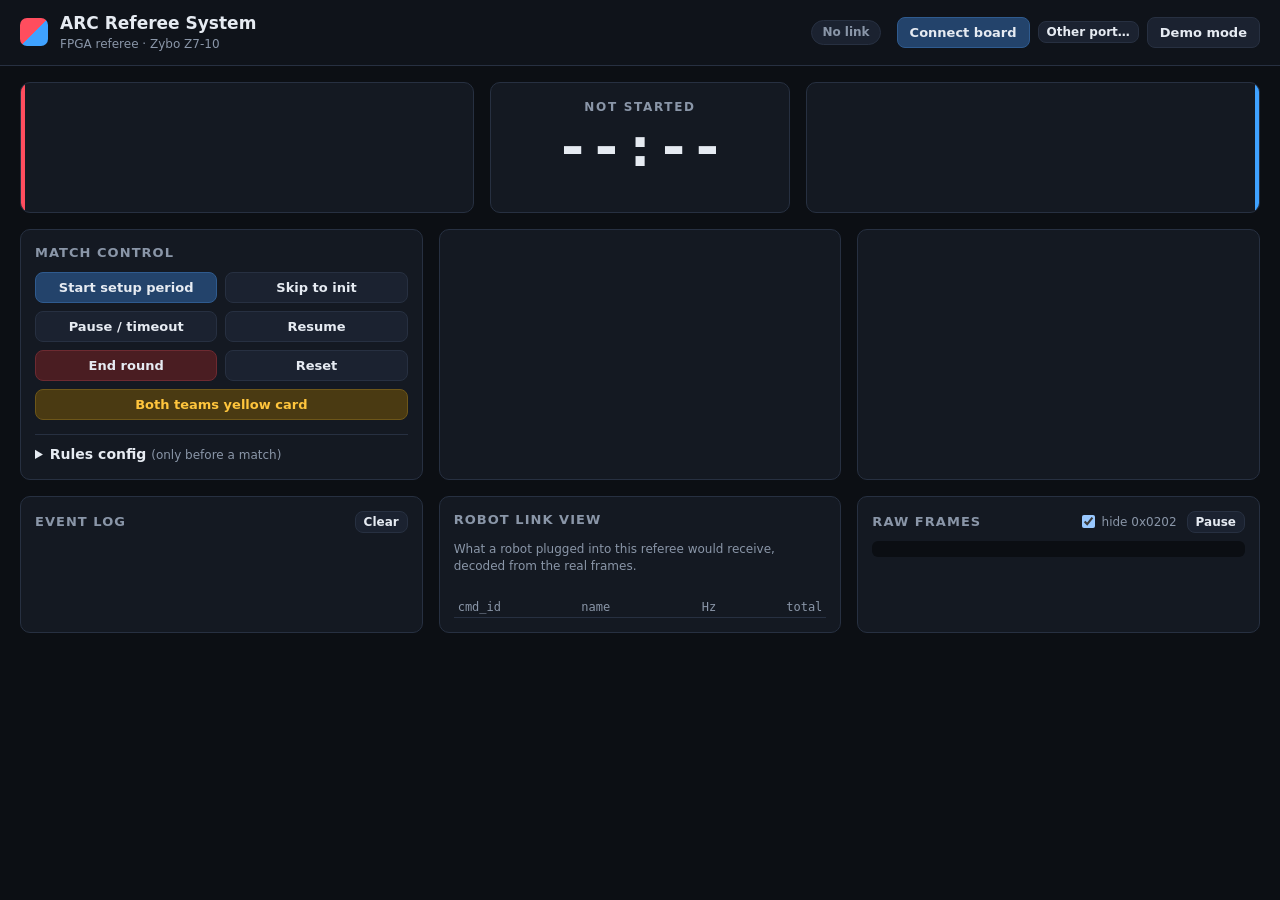
==== web/index.html @ a16665d8 "Update the console and demo emulator for ARCC 2026 rules protocol.js decodes the 2026 layouts and th" ====
<!doctype html>
<html lang="en">
<head>
  <meta charset="utf-8">
  <meta name="viewport" content="width=device-width, initial-scale=1">
  <title>ARC Referee Console</title>
  <link rel="stylesheet" href="css/style.css">
</head>
<body>
  <header class="topbar">
    <div class="brand">
      <span class="brand-mark" aria-hidden="true"></span>
      <div>
        <h1>ARC Referee System</h1>
        <p class="sub">FPGA referee &middot; Zybo Z7-10</p>
      </div>
    </div>
    <div class="link">
      <span id="linkPill" class="pill off">No link</span>
      <span id="linkStats" class="link-stats"></span>
      <button id="btnConnect" class="btn primary">Connect board</button>
      <button id="btnOtherPort" class="btn small" title="Show every serial port, not just the Zybo's FTDI chip">Other port…</button>
      <button id="btnDemo" class="btn">Demo mode</button>
      <button id="btnDisconnect" class="btn" hidden>Disconnect</button>
    </div>
  </header>

  <p id="serialWarning" class="banner warn" hidden>
    This browser has no Web Serial. Use Chrome or Edge on desktop, and open the page from
    <code>http://localhost</code> (see README). Demo mode still works.
  </p>

  <div id="portHint" class="banner warn" hidden>
    <strong>Connected, but no referee data yet.</strong>
    <ul>
      <li><strong>Mac:</strong> the Zybo shows up as two ports (e.g. <code>…usbserial-210279A</code> and <code>…B</code>, or two
        "Digilent Adept USB Device" entries). The UART is usually the <strong>second</strong> one. Disconnect and pick the other.</li>
      <li><strong>Windows:</strong> pick the COM port for "USB Serial Port". If none appears, install the FTDI VCP driver (see README).</li>
      <li>Check the board is running the referee: green DONE LED on, and LD3 flashes when you press a button here.
        If the board text below says "core not found", the bitstream is missing.</li>
    </ul>
  </div>

  <main>
    <section class="scoreboard" aria-label="Scoreboard">
      <div class="team" data-team="0"></div>
      <div class="clock">
        <div id="stageName" class="stage">Not started</div>
        <div id="clockTime" class="time">--:--</div>
        <div id="clockSub" class="clock-sub">&nbsp;</div>
        <div id="resultBanner" class="result" hidden></div>
        <div id="resultWhy" class="result-why" hidden></div>
      </div>
      <div class="team" data-team="1"></div>
    </section>

    <section class="controls">
      <div class="panel match">
        <h2>Match control</h2>
        <div class="btn-grid">
          <button class="btn primary" data-game="1" title="Starts the setup period countdown, then init, countdown and battle">Start setup period</button>
          <button class="btn" data-game="2" title="Skip the setup period and go straight to the 15 s referee init">Skip to init</button>
          <button class="btn" data-game="3" title="Official or team timeout">Pause / timeout</button>
          <button class="btn" data-game="4">Resume</button>
          <button class="btn danger" data-game="5">End round</button>
          <button class="btn" data-game="6">Reset</button>
          <button id="btnBothYellow" class="btn warn wide" title="Both teams yellow: every robot loses 5 % max HP">Both teams yellow card</button>
        </div>

        <details id="configPanel" class="config">
          <summary>Rules config <span class="hint">(only before a match)</span></summary>
          <form id="configForm">
            <label class="wide">Preset
              <select name="preset" id="presetSelect"></select>
            </label>
            <label>Game type
              <select name="gameType">
                <option value="5">1v1 (RMUL 1v1)</option>
                <option value="4">3v3 (RMUL 3v3)</option>
              </select>
            </label>
            <label>Link robot
              <select name="link">
                <option value="0">Red 3</option>
                <option value="1">Blue 103</option>
              </select>
            </label>
            <label>Setup period (s) <input name="setupTime" type="number" min="0" max="900" value="120"></label>
            <label>Battle (s) <input name="combatTime" type="number" min="5" max="900" value="120"></label>
            <label>Max HP <input name="maxHp" type="number" min="1" max="5000" value="200"></label>
            <label>17 mm damage <input name="hitDmg" type="number" min="0" max="1000" value="20"></label>
            <label>Barrel heat limit <input name="heatLimit" type="number" min="1" max="2000" value="80"></label>
            <label>Cooling / s <input name="cooling" type="number" min="0" max="2000" value="12"></label>
            <label>Chassis power limit (W) <input name="powerLimit" type="number" min="1" max="500" value="120"></label>
            <label>Speed limit (m/s) <input name="speedLimit" type="number" min="1" max="60" value="25"></label>
            <label>Projectiles <input name="allowance" type="number" min="0" max="5000" value="200"></label>
            <button class="btn primary" type="submit">Apply to board</button>
          </form>
        </details>
      </div>

      <div class="panel robot" data-robot="0"></div>
      <div class="panel robot" data-robot="1"></div>
    </section>

    <section class="lower">
      <div class="panel log">
        <div class="panel-head">
          <h2>Event log</h2>
          <button id="btnClearLog" class="btn small">Clear</button>
        </div>
        <ol id="eventLog" class="event-log"></ol>
      </div>

      <div class="panel linkview">
        <h2>Robot link view <span id="linkRobotName" class="hint"></span></h2>
        <p class="hint">What a robot plugged into this referee would receive, decoded from the real frames.</p>
        <dl id="linkFields" class="fields"></dl>
        <table class="rates">
          <thead><tr><th>cmd_id</th><th>name</th><th>Hz</th><th>total</th></tr></thead>
          <tbody id="rateTable"></tbody>
        </table>
      </div>

      <div class="panel raw">
        <div class="panel-head">
          <h2>Raw frames</h2>
          <label class="check"><input id="hide0202" type="checkbox" checked> hide 0x0202</label>
          <button id="btnPauseRaw" class="btn small">Pause</button>
        </div>
        <pre id="rawLog" class="raw-log"></pre>
        <pre id="boardText" class="board-text" hidden></pre>
      </div>
    </section>
  </main>

  <template id="teamTemplate">
    <div class="team-head">
      <span class="team-name"></span>
      <span class="badge link-badge" hidden>LINK</span>
      <span class="badge state-badge"></span>
    </div>
    <div class="hp">
      <span class="hp-value">---</span><span class="hp-max"></span>
    </div>
    <div class="bar hp-bar"><div class="fill"></div><div class="ghost"></div></div>
    <div class="gauges">
      <div class="gauge">
        <span class="g-label">Barrel heat</span>
        <div class="bar small heat-bar"><div class="fill"></div></div>
        <span class="g-value heat-value"></span>
      </div>
      <div class="gauge">
        <span class="g-label">Buffer energy</span>
        <div class="bar small buffer-bar"><div class="fill"></div></div>
        <span class="g-value buffer-value"></span>
      </div>
      <div class="gauge">
        <span class="g-label">Chassis power</span>
        <span class="g-value power-value"></span>
      </div>
      <div class="gauge">
        <span class="g-label">Projectiles left</span>
        <span class="g-value ammo-value"></span>
      </div>
      <div class="gauge">
        <span class="g-label">Cards</span>
        <span class="g-value cards"></span>
      </div>
    </div>
    <div class="chips">
      <span class="chip chip-shooter"></span>
      <span class="chip chip-chassis"></span>
      <span class="chip chip-gimbal"></span>
    </div>
  </template>

  <template id="robotTemplate">
    <h2 class="robot-title"></h2>
    <div class="robot-body">
      <svg class="armor" viewBox="0 0 120 120" role="group" aria-label="Armor plates, click to register a hit">
        <rect class="chassis" x="30" y="30" width="60" height="60" rx="8"></rect>
        <circle class="turret" cx="60" cy="60" r="13"></circle>
        <rect class="barrel" x="57" y="34" width="6" height="18" rx="2"></rect>
        <rect class="plate" data-armor="0" x="40" y="10" width="40" height="12" rx="3"><title>Armor 0 (front)</title></rect>
        <rect class="plate" data-armor="1" x="10" y="40" width="12" height="40" rx="3"><title>Armor 1 (left)</title></rect>
        <rect class="plate" data-armor="2" x="40" y="98" width="40" height="12" rx="3"><title>Armor 2 (back)</title></rect>
        <rect class="plate" data-armor="3" x="98" y="40" width="12" height="40" rx="3"><title>Armor 3 (right)</title></rect>
      </svg>
      <div class="robot-actions">
        <div class="row">
          <button class="btn primary act-shoot">Fire 17 mm</button>
          <label class="inline">at <input class="shoot-speed" type="number" step="0.1" min="0" max="60" value="24.0"> m/s</label>
        </div>
        <fieldset class="row hit-kind">
          <legend>Armor click registers</legend>
          <label class="inline"><input type="radio" value="0" checked> 17 mm</label>
          <label class="inline"><input type="radio" value="2"> 42 mm</label>
          <label class="inline"><input type="radio" value="1"> collision</label>
        </fieldset>
        <label class="slider">Chassis draw <output class="power-out">0 W</output>
          <input class="power-in" type="range" min="0" max="200" value="0">
        </label>
        <div class="row">
          <button class="btn warn act-yellow">Yellow card</button>
          <button class="btn danger act-red">Red card</button>
          <button class="btn danger outline act-forfeit">Forfeit</button>
        </div>
        <div class="row">
          <button class="btn act-kill">Kill</button>
          <button class="btn act-revive">Revive</button>
          <button class="btn act-disconnect" title="Abnormal disconnection: outputs off, -5 % max HP per second">Disconnect</button>
        </div>
      </div>
    </div>
  </template>

  <script type="module" src="js/app.js"></script>
</body>
</html>
---- web/css/style.css ----
:root {
  color-scheme: dark;
  --bg: #0c0f14;
  --panel: #141922;
  --panel-2: #1b2230;
  --line: #273041;
  --text: #e6ebf2;
  --muted: #8a96a8;
  --red: #ff4d5e;
  --red-dim: #5a1f27;
  --blue: #3fa2ff;
  --blue-dim: #17324f;
  --ok: #3ddc97;
  --warn: #ffc53d;
  --danger: #ff5c5c;
  --heat: #ff8a3d;
  --buffer: #b48cff;
  --radius: 10px;
  --mono: ui-monospace, "SF Mono", Menlo, Consolas, monospace;
  --sans: system-ui, -apple-system, "Segoe UI", Roboto, sans-serif;
}

* { box-sizing: border-box; }

html, body {
  margin: 0;
  background: var(--bg);
  color: var(--text);
  font: 14px/1.4 var(--sans);
}

h1, h2 { margin: 0; font-weight: 600; }
h2 { font-size: 13px; text-transform: uppercase; letter-spacing: .08em; color: var(--muted); }
code { font-family: var(--mono); }
.hint { color: var(--muted); font-size: 12px; font-weight: 400; text-transform: none; letter-spacing: 0; }

/* ------------------------------------------------------------------ top bar */
.topbar {
  display: flex; align-items: center; justify-content: space-between; gap: 16px; flex-wrap: wrap;
  padding: 12px 20px; border-bottom: 1px solid var(--line); background: #0f131a;
  position: sticky; top: 0; z-index: 10;
}
.brand { display: flex; align-items: center; gap: 12px; }
.brand h1 { font-size: 17px; }
.brand .sub { margin: 0; color: var(--muted); font-size: 12px; }
.brand-mark {
  width: 28px; height: 28px; border-radius: 7px;
  background: linear-gradient(135deg, var(--red) 0 50%, var(--blue) 50% 100%);
}
.link { display: flex; align-items: center; gap: 8px; flex-wrap: wrap; }
.link-stats { color: var(--muted); font: 12px var(--mono); }

.pill {
  padding: 3px 10px; border-radius: 999px; font-size: 12px; font-weight: 600;
  border: 1px solid var(--line); background: var(--panel-2);
}
.pill.off { color: var(--muted); }
.pill.on { color: var(--ok); border-color: color-mix(in srgb, var(--ok) 40%, transparent); }
.pill.stale { color: var(--warn); border-color: color-mix(in srgb, var(--warn) 40%, transparent); }

.banner { margin: 0; padding: 10px 20px; font-size: 13px; }
.banner.warn { background: color-mix(in srgb, var(--warn) 14%, var(--bg)); color: var(--warn); }
.banner ul { margin: 6px 0 0; padding-left: 18px; color: var(--text); }
.banner li { margin: 2px 0; }

/* ------------------------------------------------------------------ buttons */
.btn {
  font: 600 13px var(--sans); color: var(--text); cursor: pointer;
  padding: 7px 12px; border-radius: 8px; border: 1px solid var(--line); background: var(--panel-2);
  transition: background .12s, border-color .12s, opacity .12s;
}
.btn:hover:not(:disabled) { border-color: #3a475e; background: #222b3b; }
.btn:active:not(:disabled) { transform: translateY(1px); }
.btn:disabled { opacity: .35; cursor: not-allowed; }
.btn:focus-visible, .plate:focus-visible { outline: 2px solid var(--blue); outline-offset: 2px; }
.btn.primary { background: #23436b; border-color: #2f5b8f; }
.btn.primary:hover:not(:disabled) { background: #2a5182; }
.btn.danger { background: #4a1d22; border-color: #6d2a31; }
.btn.danger.outline { background: transparent; color: var(--danger); }
.btn.warn { background: #4a3a12; border-color: #6d5619; color: var(--warn); }
.btn.small { padding: 3px 8px; font-size: 12px; }

main { padding: 16px 20px 32px; display: grid; gap: 16px; max-width: 1500px; margin: 0 auto; }
.panel { background: var(--panel); border: 1px solid var(--line); border-radius: var(--radius); padding: 14px; min-width: 0; }
.panel-head { display: flex; align-items: center; gap: 10px; justify-content: space-between; margin-bottom: 8px; }
.panel-head h2 { margin-right: auto; }

/* -------------------------------------------------------------- scoreboard */
.scoreboard { display: grid; grid-template-columns: 1fr minmax(220px, 300px) 1fr; gap: 16px; }
.team {
  border-radius: var(--radius); padding: 16px; border: 1px solid var(--line);
  background: var(--panel); position: relative; overflow: hidden;
}
.team[data-team="0"] { --c: var(--red); --c-dim: var(--red-dim); }
.team[data-team="1"] { --c: var(--blue); --c-dim: var(--blue-dim); }
.team::before { content: ""; position: absolute; inset: 0 auto 0 0; width: 4px; background: var(--c); }
.team[data-team="1"]::before { inset: 0 0 0 auto; }
.team.flash { animation: teamflash .35s ease-out; }
@keyframes teamflash { from { box-shadow: inset 0 0 0 200px color-mix(in srgb, var(--c) 18%, transparent); } }
.team.dead { filter: saturate(.25); }

.team-head { display: flex; align-items: center; gap: 8px; }
.team-name { font-weight: 700; font-size: 15px; color: var(--c); letter-spacing: .02em; }
.badge { font-size: 11px; font-weight: 700; padding: 2px 7px; border-radius: 5px; background: var(--panel-2); color: var(--muted); }
.link-badge { color: var(--ok); }
.state-badge.dead { background: #3a1216; color: var(--danger); }

.hp { margin: 10px 0 6px; font-variant-numeric: tabular-nums; }
.hp-value { font-size: 40px; font-weight: 700; line-height: 1; }
.hp-max { color: var(--muted); font-size: 16px; margin-left: 4px; }

.bar { position: relative; height: 14px; border-radius: 4px; background: #0b0e13; overflow: hidden; }
.bar.small { height: 8px; }
.bar .fill { position: absolute; inset: 0 auto 0 0; width: 0; background: var(--c); transition: width .2s ease-out; }
.bar .ghost { position: absolute; inset: 0 auto 0 0; width: 0; background: color-mix(in srgb, var(--c) 35%, transparent); transition: width .9s ease-in .25s; }
.hp-bar .fill { z-index: 1; }
.team[data-team="1"] .bar .fill, .team[data-team="1"] .bar .ghost { inset: 0 0 0 auto; }
.heat-bar .fill { background: var(--heat); }
.heat-bar.over .fill { background: var(--danger); }
.buffer-bar .fill { background: var(--buffer); }

.gauges { display: grid; grid-template-columns: 1fr 1fr; gap: 10px 16px; margin-top: 14px; }
.gauge { display: grid; grid-template-columns: auto 1fr; align-items: center; gap: 2px 8px; }
.gauge .bar { grid-column: 1 / -1; }
.g-label { color: var(--muted); font-size: 12px; }
.g-value { font: 12px var(--mono); text-align: right; }
.chips { display: flex; gap: 6px; flex-wrap: wrap; margin-top: 12px; }
.chip { font: 600 11px var(--sans); padding: 2px 8px; border-radius: 999px; background: var(--panel-2); color: var(--muted); border: 1px solid var(--line); }
.chip.on { color: var(--ok); }
.chip.bad { color: var(--danger); border-color: color-mix(in srgb, var(--danger) 45%, transparent); background: #2a1216; }
.chip.warn { color: var(--warn); border-color: color-mix(in srgb, var(--warn) 45%, transparent); }
.hit-kind { border: 0; padding: 0; margin: 0; display: flex; flex-wrap: wrap; gap: 2px 14px; }
.hit-kind legend { font-size: 12px; color: var(--muted); padding: 0; margin-bottom: 4px; }
.hit-kind label { gap: 5px; color: var(--text); }
.inline input[type="radio"], input[type="radio"] { width: auto; padding: 0; margin: 0; accent-color: var(--c, var(--blue)); }
.result-why { color: var(--muted); font-size: 12px; margin-top: 2px; }
.cards .card { display: inline-block; width: 10px; height: 14px; border-radius: 2px; margin-left: 3px; vertical-align: middle; }
.cards .card.yellow { background: var(--warn); }
.cards .card.red { background: var(--danger); }

.clock {
  display: flex; flex-direction: column; align-items: center; justify-content: center; gap: 4px;
  border-radius: var(--radius); background: var(--panel); border: 1px solid var(--line); padding: 16px;
  text-align: center;
}
.stage { text-transform: uppercase; letter-spacing: .14em; font-size: 12px; font-weight: 700; color: var(--muted); }
.stage.combat { color: var(--ok); }
.stage.paused { color: var(--warn); }
.time { font: 700 56px/1 var(--mono); font-variant-numeric: tabular-nums; }
.time.countdown { color: var(--warn); }
.clock-sub { color: var(--muted); font-size: 12px; }
.result { margin-top: 6px; font-weight: 800; letter-spacing: .08em; padding: 4px 12px; border-radius: 6px; }
.result.red { background: var(--red-dim); color: var(--red); }
.result.blue { background: var(--blue-dim); color: var(--blue); }
.result.draw { background: var(--panel-2); color: var(--text); }

/* ---------------------------------------------------------------- controls */
.controls { display: grid; grid-template-columns: minmax(260px, 1fr) 1fr 1fr; gap: 16px; }
.btn-grid { display: grid; grid-template-columns: 1fr 1fr; gap: 8px; margin-top: 10px; }

.config { margin-top: 14px; border-top: 1px solid var(--line); padding-top: 10px; }
.config summary { cursor: pointer; font-weight: 600; }
.config form { display: grid; grid-template-columns: 1fr 1fr; gap: 8px 10px; margin-top: 10px; }
.config label { display: grid; gap: 3px; font-size: 12px; color: var(--muted); }
.config button, .config .wide { grid-column: 1 / -1; }
.btn-grid .wide { grid-column: 1 / -1; }
input, select {
  font: 13px var(--sans); color: var(--text); background: #0b0e13;
  border: 1px solid var(--line); border-radius: 6px; padding: 5px 7px; min-width: 0;
}
input[type="range"] { padding: 0; accent-color: var(--c, var(--blue)); }

.robot[data-robot="0"] { --c: var(--red); }
.robot[data-robot="1"] { --c: var(--blue); }
.robot-title { color: var(--c); }
.robot-body { display: grid; grid-template-columns: 130px 1fr; gap: 14px; align-items: center; margin-top: 8px; }
.robot-actions { display: grid; gap: 10px; }
.row { display: flex; gap: 6px; flex-wrap: wrap; align-items: center; }
.inline { display: flex; gap: 6px; align-items: center; color: var(--muted); font-size: 12px; }
.inline input { width: 64px; }
.slider { display: grid; grid-template-columns: 1fr auto; gap: 4px; font-size: 12px; color: var(--muted); }
.slider input { grid-column: 1 / -1; }
.slider output { font-family: var(--mono); color: var(--text); }

.armor { width: 130px; height: 130px; }
.armor .chassis { fill: #1f2735; stroke: #3a475e; }
.armor .turret { fill: #2a3446; stroke: #4a5870; }
.armor .barrel { fill: #4a5870; }
.armor .plate { fill: color-mix(in srgb, var(--c) 55%, #000); stroke: var(--c); cursor: pointer; transition: fill .15s; }
.armor .plate:hover { fill: var(--c); }
.armor .plate.hit { animation: plate .5s ease-out; }
@keyframes plate { from { fill: #fff; } }
.robot.disabled .armor .plate { cursor: not-allowed; opacity: .4; }

/* ------------------------------------------------------------------- lower */
.lower { display: grid; grid-template-columns: 1fr 1fr 1fr; gap: 16px; }
.event-log {
  list-style: none; margin: 0; padding: 0; max-height: 320px; overflow: auto;
  font: 12px/1.6 var(--mono);
}
.event-log li { display: grid; grid-template-columns: 48px 1fr auto; gap: 8px; padding: 1px 4px; border-radius: 4px; }
.event-log li:nth-child(odd) { background: #10141b; }
.event-log .t { color: var(--muted); }
.event-log .who.r0 { color: var(--red); }
.event-log .who.r1 { color: var(--blue); }
.event-log .hpv { color: var(--muted); }
.event-log .k-yellow { color: var(--warn); }
.event-log .k-red, .event-log .k-forfeit, .event-log .k-kill { color: var(--danger); }
.event-log .k-revive, .event-log .k-reconnect, .event-log .k-unlocked { color: var(--ok); }
.event-log .k-locked, .event-log .k-chassis-cut, .event-log .k-yellow-both, .event-log .k-disconnect { color: var(--warn); }
.event-log .k-offline-hp, .event-log .k-defeated { color: var(--danger); }

.fields { display: grid; grid-template-columns: auto 1fr; gap: 2px 12px; margin: 10px 0; font-size: 12px; }
.fields dt { color: var(--muted); }
.fields dd { margin: 0; font-family: var(--mono); text-align: right; }
.rates { width: 100%; border-collapse: collapse; font: 12px var(--mono); }
.rates th { text-align: left; color: var(--muted); font-weight: 500; border-bottom: 1px solid var(--line); padding: 3px 4px; }
.rates td { padding: 2px 4px; }
.rates td:nth-child(n+3), .rates th:nth-child(n+3) { text-align: right; }

.check { display: flex; align-items: center; gap: 4px; font-size: 12px; color: var(--muted); }
.raw-log, .board-text {
  margin: 0; max-height: 320px; overflow: auto; font: 11px/1.5 var(--mono); color: #a9b4c4;
  white-space: pre; background: #0b0e13; border-radius: 6px; padding: 8px;
}
.board-text { margin-top: 8px; max-height: 80px; color: var(--ok); }

@media (max-width: 1100px) {
  .controls, .lower { grid-template-columns: 1fr 1fr; }
  .controls .match { grid-column: 1 / -1; }
  .lower .log { grid-column: 1 / -1; }
}
@media (max-width: 720px) {
  .topbar, main { padding-left: 16px; padding-right: 16px; }
  .scoreboard, .controls, .lower { grid-template-columns: 1fr; }
  .clock { order: -1; }
  .time { font-size: 44px; }
  .robot-body { grid-template-columns: 1fr; justify-items: center; }
}
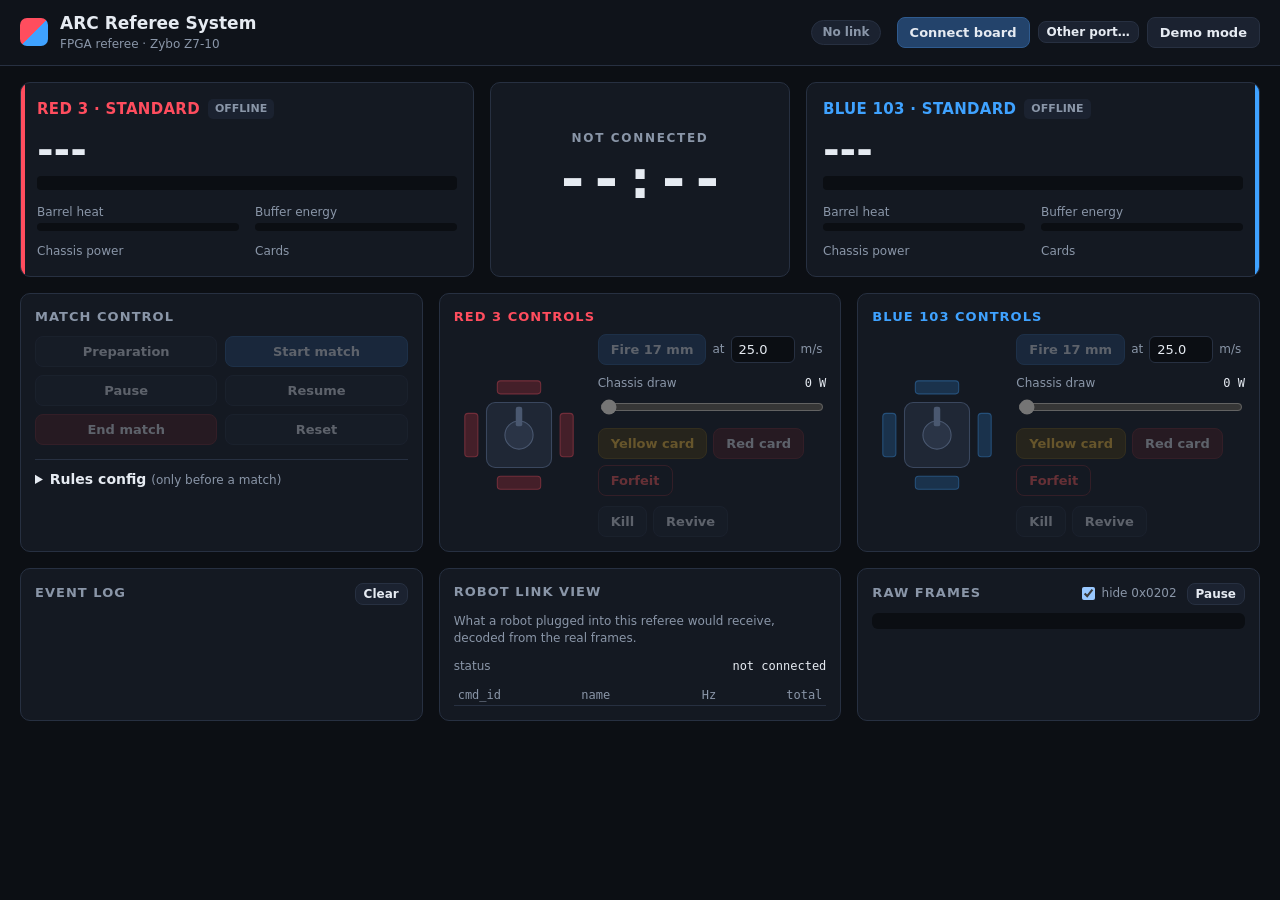
==== commit 4df7ba10: "Add Chrome referee console with Web Serial and demo mode Scoreboard, match control, per-robot armor/" ====
--- a/web/index.html
+++ b/web/index.html
@@ -49,7 +49,6 @@
         <div id="clockTime" class="time">--:--</div>
         <div id="clockSub" class="clock-sub">&nbsp;</div>
         <div id="resultBanner" class="result" hidden></div>
-        <div id="resultWhy" class="result-why" hidden></div>
       </div>
       <div class="team" data-team="1"></div>
     </section>
@@ -58,25 +57,22 @@
       <div class="panel match">
         <h2>Match control</h2>
         <div class="btn-grid">
-          <button class="btn primary" data-game="1" title="Starts the setup period countdown, then init, countdown and battle">Start setup period</button>
-          <button class="btn" data-game="2" title="Skip the setup period and go straight to the 15 s referee init">Skip to init</button>
-          <button class="btn" data-game="3" title="Official or team timeout">Pause / timeout</button>
+          <button class="btn" data-game="1">Preparation</button>
+          <button class="btn primary" data-game="2">Start match</button>
+          <button class="btn" data-game="3">Pause</button>
           <button class="btn" data-game="4">Resume</button>
-          <button class="btn danger" data-game="5">End round</button>
+          <button class="btn danger" data-game="5">End match</button>
           <button class="btn" data-game="6">Reset</button>
-          <button id="btnBothYellow" class="btn warn wide" title="Both teams yellow: every robot loses 5 % max HP">Both teams yellow card</button>
         </div>
 
         <details id="configPanel" class="config">
           <summary>Rules config <span class="hint">(only before a match)</span></summary>
           <form id="configForm">
-            <label class="wide">Preset
-              <select name="preset" id="presetSelect"></select>
-            </label>
             <label>Game type
               <select name="gameType">
-                <option value="5">1v1 (RMUL 1v1)</option>
-                <option value="4">3v3 (RMUL 3v3)</option>
+                <option value="5">RMUL 1v1</option>
+                <option value="4">RMUL 3v3</option>
+                <option value="1">RMUC</option>
               </select>
             </label>
             <label>Link robot
@@ -85,15 +81,12 @@
                 <option value="1">Blue 103</option>
               </select>
             </label>
-            <label>Setup period (s) <input name="setupTime" type="number" min="0" max="900" value="120"></label>
-            <label>Battle (s) <input name="combatTime" type="number" min="5" max="900" value="120"></label>
+            <label>Combat time (s) <input name="combatTime" type="number" min="5" max="900" value="180"></label>
             <label>Max HP <input name="maxHp" type="number" min="1" max="5000" value="200"></label>
-            <label>17 mm damage <input name="hitDmg" type="number" min="0" max="1000" value="20"></label>
-            <label>Barrel heat limit <input name="heatLimit" type="number" min="1" max="2000" value="80"></label>
-            <label>Cooling / s <input name="cooling" type="number" min="0" max="2000" value="12"></label>
-            <label>Chassis power limit (W) <input name="powerLimit" type="number" min="1" max="500" value="120"></label>
-            <label>Speed limit (m/s) <input name="speedLimit" type="number" min="1" max="60" value="25"></label>
-            <label>Projectiles <input name="allowance" type="number" min="0" max="5000" value="200"></label>
+            <label>Heat limit <input name="heatLimit" type="number" min="1" max="2000" value="100"></label>
+            <label>Cooling / s <input name="cooling" type="number" min="0" max="2000" value="20"></label>
+            <label>Chassis power limit (W) <input name="powerLimit" type="number" min="1" max="500" value="60"></label>
+            <label>Damage per hit <input name="hitDmg" type="number" min="0" max="1000" value="10"></label>
             <button class="btn primary" type="submit">Apply to board</button>
           </form>
         </details>
@@ -160,18 +153,9 @@
         <span class="g-value power-value"></span>
       </div>
       <div class="gauge">
-        <span class="g-label">Projectiles left</span>
-        <span class="g-value ammo-value"></span>
-      </div>
-      <div class="gauge">
         <span class="g-label">Cards</span>
         <span class="g-value cards"></span>
       </div>
-    </div>
-    <div class="chips">
-      <span class="chip chip-shooter"></span>
-      <span class="chip chip-chassis"></span>
-      <span class="chip chip-gimbal"></span>
     </div>
   </template>
 
@@ -190,14 +174,8 @@
       <div class="robot-actions">
         <div class="row">
           <button class="btn primary act-shoot">Fire 17 mm</button>
-          <label class="inline">at <input class="shoot-speed" type="number" step="0.1" min="0" max="60" value="24.0"> m/s</label>
+          <label class="inline">at <input class="shoot-speed" type="number" step="0.1" min="0" max="40" value="25.0"> m/s</label>
         </div>
-        <fieldset class="row hit-kind">
-          <legend>Armor click registers</legend>
-          <label class="inline"><input type="radio" value="0" checked> 17 mm</label>
-          <label class="inline"><input type="radio" value="2"> 42 mm</label>
-          <label class="inline"><input type="radio" value="1"> collision</label>
-        </fieldset>
         <label class="slider">Chassis draw <output class="power-out">0 W</output>
           <input class="power-in" type="range" min="0" max="200" value="0">
         </label>
@@ -209,7 +187,6 @@
         <div class="row">
           <button class="btn act-kill">Kill</button>
           <button class="btn act-revive">Revive</button>
-          <button class="btn act-disconnect" title="Abnormal disconnection: outputs off, -5 % max HP per second">Disconnect</button>
         </div>
       </div>
     </div>
--- a/web/css/style.css
+++ b/web/css/style.css
@@ -124,16 +124,6 @@
 .gauge .bar { grid-column: 1 / -1; }
 .g-label { color: var(--muted); font-size: 12px; }
 .g-value { font: 12px var(--mono); text-align: right; }
-.chips { display: flex; gap: 6px; flex-wrap: wrap; margin-top: 12px; }
-.chip { font: 600 11px var(--sans); padding: 2px 8px; border-radius: 999px; background: var(--panel-2); color: var(--muted); border: 1px solid var(--line); }
-.chip.on { color: var(--ok); }
-.chip.bad { color: var(--danger); border-color: color-mix(in srgb, var(--danger) 45%, transparent); background: #2a1216; }
-.chip.warn { color: var(--warn); border-color: color-mix(in srgb, var(--warn) 45%, transparent); }
-.hit-kind { border: 0; padding: 0; margin: 0; display: flex; flex-wrap: wrap; gap: 2px 14px; }
-.hit-kind legend { font-size: 12px; color: var(--muted); padding: 0; margin-bottom: 4px; }
-.hit-kind label { gap: 5px; color: var(--text); }
-.inline input[type="radio"], input[type="radio"] { width: auto; padding: 0; margin: 0; accent-color: var(--c, var(--blue)); }
-.result-why { color: var(--muted); font-size: 12px; margin-top: 2px; }
 .cards .card { display: inline-block; width: 10px; height: 14px; border-radius: 2px; margin-left: 3px; vertical-align: middle; }
 .cards .card.yellow { background: var(--warn); }
 .cards .card.red { background: var(--danger); }
@@ -162,8 +152,7 @@
 .config summary { cursor: pointer; font-weight: 600; }
 .config form { display: grid; grid-template-columns: 1fr 1fr; gap: 8px 10px; margin-top: 10px; }
 .config label { display: grid; gap: 3px; font-size: 12px; color: var(--muted); }
-.config button, .config .wide { grid-column: 1 / -1; }
-.btn-grid .wide { grid-column: 1 / -1; }
+.config button { grid-column: 1 / -1; }
 input, select {
   font: 13px var(--sans); color: var(--text); background: #0b0e13;
   border: 1px solid var(--line); border-radius: 6px; padding: 5px 7px; min-width: 0;
@@ -206,9 +195,7 @@
 .event-log .hpv { color: var(--muted); }
 .event-log .k-yellow { color: var(--warn); }
 .event-log .k-red, .event-log .k-forfeit, .event-log .k-kill { color: var(--danger); }
-.event-log .k-revive, .event-log .k-reconnect, .event-log .k-unlocked { color: var(--ok); }
-.event-log .k-locked, .event-log .k-chassis-cut, .event-log .k-yellow-both, .event-log .k-disconnect { color: var(--warn); }
-.event-log .k-offline-hp, .event-log .k-defeated { color: var(--danger); }
+.event-log .k-revive { color: var(--ok); }
 
 .fields { display: grid; grid-template-columns: auto 1fr; gap: 2px 12px; margin: 10px 0; font-size: 12px; }
 .fields dt { color: var(--muted); }
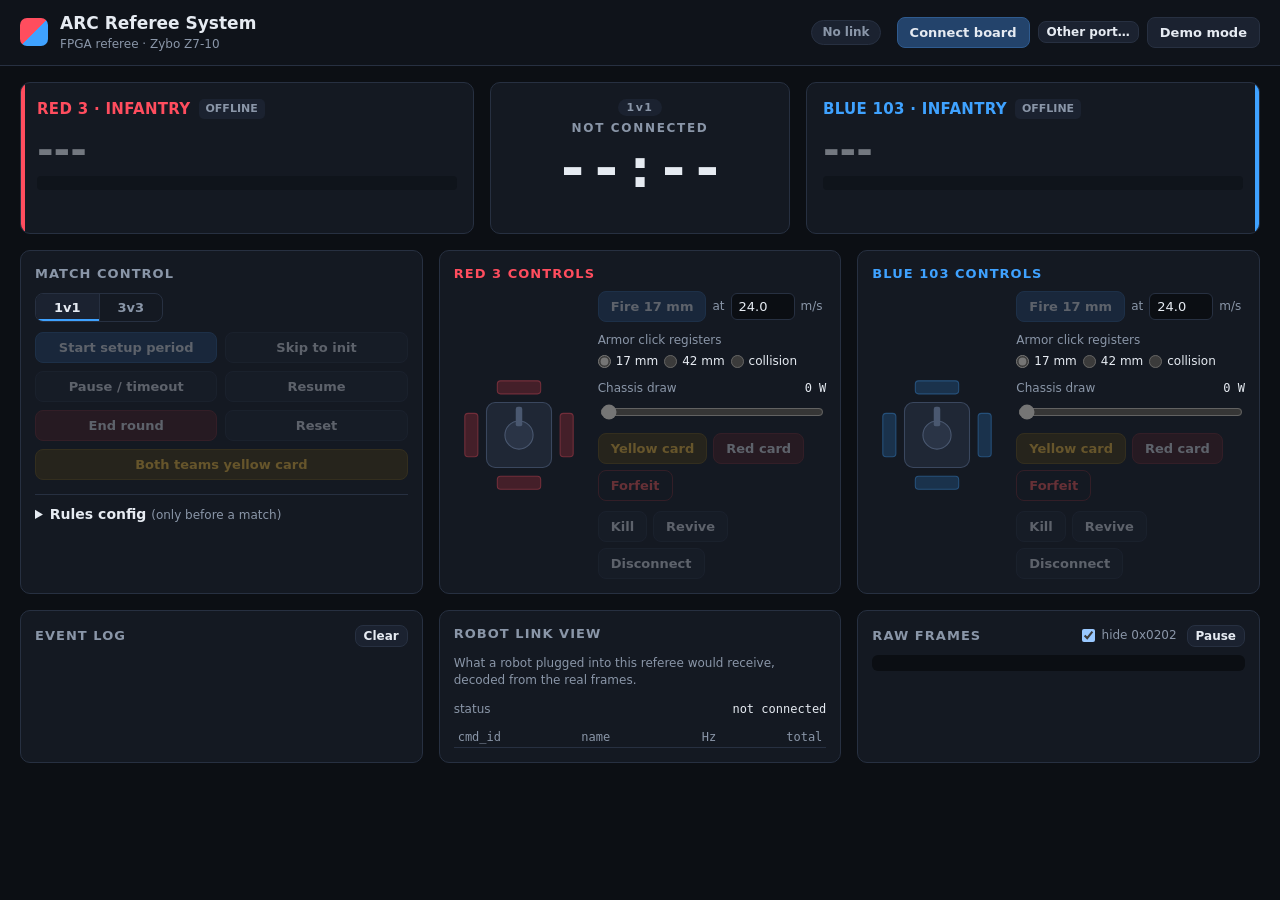
==== commit b9c9133f: "Add a 3v3 mode to the console alongside 1v1 A 1v1 / 3v3 switch in match control configures the board" ====
--- a/web/index.html
+++ b/web/index.html
@@ -27,7 +27,7 @@
 
   <p id="serialWarning" class="banner warn" hidden>
     This browser has no Web Serial. Use Chrome or Edge on desktop, and open the page from
-    <code>http://localhost</code> (see README). Demo mode still works.
+    <code>http://localhost</code> or the single-file <code>arc-ref-console.html</code> (see README). Demo mode still works.
   </p>
 
   <div id="portHint" class="banner warn" hidden>
@@ -45,10 +45,13 @@
     <section class="scoreboard" aria-label="Scoreboard">
       <div class="team" data-team="0"></div>
       <div class="clock">
+        <div id="modeTag" class="mode-tag"></div>
         <div id="stageName" class="stage">Not started</div>
         <div id="clockTime" class="time">--:--</div>
         <div id="clockSub" class="clock-sub">&nbsp;</div>
+        <div id="captureInfo" class="capture" hidden></div>
         <div id="resultBanner" class="result" hidden></div>
+        <div id="resultWhy" class="result-why" hidden></div>
       </div>
       <div class="team" data-team="1"></div>
     </section>
@@ -56,44 +59,44 @@
     <section class="controls">
       <div class="panel match">
         <h2>Match control</h2>
+        <div class="seg mode-seg" role="radiogroup" aria-label="Game mode">
+          <button class="seg-btn" data-mode="1v1" role="radio">1v1</button>
+          <button class="seg-btn" data-mode="3v3" role="radio">3v3</button>
+        </div>
         <div class="btn-grid">
-          <button class="btn" data-game="1">Preparation</button>
-          <button class="btn primary" data-game="2">Start match</button>
-          <button class="btn" data-game="3">Pause</button>
+          <button class="btn primary" data-game="1" title="Starts the setup period countdown, then init, countdown and battle">Start setup period</button>
+          <button class="btn" data-game="2" title="Skip the setup period and go straight to the 15 s referee init">Skip to init</button>
+          <button class="btn" data-game="3" title="Official or team timeout">Pause / timeout</button>
           <button class="btn" data-game="4">Resume</button>
-          <button class="btn danger" data-game="5">End match</button>
+          <button class="btn danger" data-game="5">End round</button>
           <button class="btn" data-game="6">Reset</button>
+          <button id="btnBothYellow" class="btn warn wide" title="Both teams yellow: every robot loses 5 % max HP">Both teams yellow card</button>
         </div>
 
         <details id="configPanel" class="config">
           <summary>Rules config <span class="hint">(only before a match)</span></summary>
           <form id="configForm">
-            <label>Game type
-              <select name="gameType">
-                <option value="5">RMUL 1v1</option>
-                <option value="4">RMUL 3v3</option>
-                <option value="1">RMUC</option>
-              </select>
+            <label>Link robot
+              <select name="link"></select>
             </label>
-            <label>Link robot
-              <select name="link">
-                <option value="0">Red 3</option>
-                <option value="1">Blue 103</option>
-              </select>
-            </label>
-            <label>Combat time (s) <input name="combatTime" type="number" min="5" max="900" value="180"></label>
-            <label>Max HP <input name="maxHp" type="number" min="1" max="5000" value="200"></label>
-            <label>Heat limit <input name="heatLimit" type="number" min="1" max="2000" value="100"></label>
-            <label>Cooling / s <input name="cooling" type="number" min="0" max="2000" value="20"></label>
-            <label>Chassis power limit (W) <input name="powerLimit" type="number" min="1" max="500" value="60"></label>
-            <label>Damage per hit <input name="hitDmg" type="number" min="0" max="1000" value="10"></label>
-            <button class="btn primary" type="submit">Apply to board</button>
+            <label>Setup period (s) <input name="setupTime" type="number" min="0" max="900" value="120"></label>
+            <label>Battle (s) <input name="combatTime" type="number" min="5" max="900" value="120"></label>
+            <div class="wide stats-wrap">
+              <table class="stats">
+                <thead><tr><th>Robot</th><th>On</th><th>42</th><th>HP</th><th>Heat</th><th>Cool/s</th><th>W</th><th>m/s</th><th>Ammo</th></tr></thead>
+                <tbody id="statsBody"></tbody>
+              </table>
+            </div>
+            <div class="wide row">
+              <button class="btn" type="button" id="btnPreset">Reset to ARCC 2026 stats</button>
+              <button class="btn primary" type="submit">Apply to board</button>
+            </div>
           </form>
         </details>
       </div>
 
-      <div class="panel robot" data-robot="0"></div>
-      <div class="panel robot" data-robot="1"></div>
+      <div class="panel robot" data-team="0"></div>
+      <div class="panel robot" data-team="1"></div>
     </section>
 
     <section class="lower">
@@ -127,40 +130,77 @@
     </section>
   </main>
 
-  <template id="teamTemplate">
+  <template id="teamHeadTemplate">
     <div class="team-head">
       <span class="team-name"></span>
       <span class="badge link-badge" hidden>LINK</span>
       <span class="badge state-badge"></span>
     </div>
-    <div class="hp">
-      <span class="hp-value">---</span><span class="hp-max"></span>
-    </div>
-    <div class="bar hp-bar"><div class="fill"></div><div class="ghost"></div></div>
-    <div class="gauges">
-      <div class="gauge">
-        <span class="g-label">Barrel heat</span>
-        <div class="bar small heat-bar"><div class="fill"></div></div>
-        <span class="g-value heat-value"></span>
-      </div>
-      <div class="gauge">
-        <span class="g-label">Buffer energy</span>
-        <div class="bar small buffer-bar"><div class="fill"></div></div>
-        <span class="g-value buffer-value"></span>
-      </div>
-      <div class="gauge">
-        <span class="g-label">Chassis power</span>
-        <span class="g-value power-value"></span>
-      </div>
-      <div class="gauge">
-        <span class="g-label">Cards</span>
-        <span class="g-value cards"></span>
-      </div>
-    </div>
+    <div class="team-stats" hidden>
+      <div class="vp"><span class="vp-value">200</span><span class="vp-label">VP</span></div>
+      <div class="bar vp-bar"><div class="fill"></div></div>
+      <div class="team-nums">
+        <span>Gold <b class="coins"></b></span>
+        <span>Damage dealt <b class="dmg"></b></span>
+        <span class="chip hero42"></span>
+      </div>
+    </div>
+    <div class="units"></div>
   </template>
 
+  <template id="unitTemplate">
+    <div class="unit">
+      <div class="unit-head">
+        <span class="unit-name"></span>
+        <span class="badge link-badge" hidden>LINK</span>
+        <span class="badge state-badge"></span>
+      </div>
+      <div class="hp">
+        <span class="hp-value">---</span><span class="hp-max"></span>
+      </div>
+      <div class="bar hp-bar"><div class="fill"></div><div class="ghost"></div></div>
+      <div class="gauges">
+        <div class="gauge">
+          <span class="g-label">Barrel heat</span>
+          <div class="bar small heat-bar"><div class="fill"></div></div>
+          <span class="g-value heat-value"></span>
+        </div>
+        <div class="gauge g-buffer">
+          <span class="g-label">Buffer energy</span>
+          <div class="bar small buffer-bar"><div class="fill"></div></div>
+          <span class="g-value buffer-value"></span>
+        </div>
+        <div class="gauge g-power">
+          <span class="g-label">Chassis power</span>
+          <span class="g-value power-value"></span>
+        </div>
+        <div class="gauge">
+          <span class="g-label">Projectiles</span>
+          <span class="g-value ammo-value"></span>
+        </div>
+        <div class="gauge">
+          <span class="g-label">Cards</span>
+          <span class="g-value cards"></span>
+        </div>
+      </div>
+      <div class="chips">
+        <span class="chip chip-shooter"></span>
+        <span class="chip chip-chassis"></span>
+        <span class="chip chip-gimbal"></span>
+        <span class="chip chip-special" hidden></span>
+      </div>
+    </div>
+  </template>
+
   <template id="robotTemplate">
-    <h2 class="robot-title"></h2>
+    <div class="robot-top">
+      <h2 class="robot-title"></h2>
+      <div class="seg slot-seg" role="tablist" hidden>
+        <button class="seg-btn" data-role="0" role="tab">Hero</button>
+        <button class="seg-btn" data-role="1" role="tab">Infantry</button>
+        <button class="seg-btn" data-role="2" role="tab">Sentry</button>
+      </div>
+    </div>
     <div class="robot-body">
       <svg class="armor" viewBox="0 0 120 120" role="group" aria-label="Armor plates, click to register a hit">
         <rect class="chassis" x="30" y="30" width="60" height="60" rx="8"></rect>
@@ -173,12 +213,41 @@
       </svg>
       <div class="robot-actions">
         <div class="row">
-          <button class="btn primary act-shoot">Fire 17 mm</button>
-          <label class="inline">at <input class="shoot-speed" type="number" step="0.1" min="0" max="40" value="25.0"> m/s</label>
-        </div>
+          <button class="btn primary act-shoot">Fire</button>
+          <label class="inline">at <input class="shoot-speed" type="number" step="0.1" min="0" max="60" value="24.0"> m/s</label>
+        </div>
+        <fieldset class="row hit-kind">
+          <legend>Armor click registers</legend>
+          <label class="inline"><input type="radio" value="0" checked> 17 mm</label>
+          <label class="inline"><input type="radio" value="2"> 42 mm</label>
+          <label class="inline"><input type="radio" value="1"> collision</label>
+        </fieldset>
         <label class="slider">Chassis draw <output class="power-out">0 W</output>
           <input class="power-in" type="range" min="0" max="200" value="0">
         </label>
+        <div class="v3-only zone-row">
+          <span class="mini-label">Robot is in</span>
+          <div class="seg zone-seg">
+            <button class="seg-btn" data-zone="0">Field</button>
+            <button class="seg-btn" data-zone="1">Resupply</button>
+            <button class="seg-btn" data-zone="2">Capture</button>
+          </div>
+        </div>
+        <div class="v3-only row exchange-row">
+          <button class="btn act-buy" title="Exchange gold for projectiles (in the resupply zone during battle)">Buy</button>
+          <input class="buy-n" type="number" min="1" max="500" value="50">
+          <span class="buy-cost hint"></span>
+        </div>
+        <div class="v3-only row infantry-row">
+          <select class="inf-chassis" title="Infantry chassis type (setup period)">
+            <option value="hp">Chassis: HP priority</option>
+            <option value="power">Chassis: Power priority</option>
+          </select>
+          <select class="inf-launcher" title="Infantry launcher type (setup period)">
+            <option value="cooldown">Launcher: Cooldown</option>
+            <option value="burst">Launcher: Burst</option>
+          </select>
+        </div>
         <div class="row">
           <button class="btn warn act-yellow">Yellow card</button>
           <button class="btn danger act-red">Red card</button>
@@ -187,6 +256,7 @@
         <div class="row">
           <button class="btn act-kill">Kill</button>
           <button class="btn act-revive">Revive</button>
+          <button class="btn act-disconnect" title="Abnormal disconnection: outputs off, -5 % max HP per second">Disconnect</button>
         </div>
       </div>
     </div>
--- a/web/css/style.css
+++ b/web/css/style.css
@@ -21,6 +21,7 @@
 }
 
 * { box-sizing: border-box; }
+[hidden] { display: none !important; }
 
 html, body {
   margin: 0;
@@ -95,9 +96,64 @@
 .team[data-team="1"] { --c: var(--blue); --c-dim: var(--blue-dim); }
 .team::before { content: ""; position: absolute; inset: 0 auto 0 0; width: 4px; background: var(--c); }
 .team[data-team="1"]::before { inset: 0 0 0 auto; }
-.team.flash { animation: teamflash .35s ease-out; }
-@keyframes teamflash { from { box-shadow: inset 0 0 0 200px color-mix(in srgb, var(--c) 18%, transparent); } }
-.team.dead { filter: saturate(.25); }
+.unit.flash { animation: teamflash .35s ease-out; }
+@keyframes teamflash { from { box-shadow: inset 0 0 0 400px color-mix(in srgb, var(--c) 18%, transparent); } }
+.unit.dead { filter: saturate(.25); }
+.unit.absent { opacity: .45; }
+.unit.absent .gauges, .unit.absent .chips { display: none; }
+
+/* 3v3: team header with VP, three compact robots */
+.team-stats { margin: 10px 0 4px; }
+.vp { display: flex; align-items: baseline; gap: 6px; font-variant-numeric: tabular-nums; }
+.vp-value { font-size: 34px; font-weight: 800; line-height: 1; }
+.vp-label { color: var(--muted); font-weight: 700; letter-spacing: .1em; font-size: 12px; }
+.vp-bar { margin: 6px 0; }
+.team-nums { display: flex; gap: 14px; flex-wrap: wrap; align-items: center; font-size: 12px; color: var(--muted); }
+.team-nums b { color: var(--text); font-family: var(--mono); font-weight: 600; }
+.units { display: grid; gap: 10px; }
+.team.v3 .units { margin-top: 10px; }
+.unit.compact { border-top: 1px solid var(--line); padding-top: 8px; border-radius: 6px; }
+.unit.compact .hp { margin: 2px 0 4px; }
+.unit.compact .hp-value { font-size: 22px; }
+.unit.compact .hp-bar { height: 8px; }
+.unit.compact .gauges { grid-template-columns: 1fr 1fr 1fr; gap: 4px 10px; margin-top: 6px; }
+.unit.compact .g-buffer, .unit.compact .g-power { display: none; }
+.unit.compact .gauge { grid-template-columns: 1fr; }
+.unit.compact .g-value { text-align: left; }
+.unit.compact .chips { margin-top: 6px; }
+.unit-head { display: flex; align-items: center; gap: 8px; }
+.unit-name { font-weight: 700; color: var(--c); font-size: 13px; }
+
+.mode-tag { font: 700 11px var(--sans); letter-spacing: .14em; padding: 2px 8px; border-radius: 999px; background: var(--panel-2); color: var(--muted); }
+.capture { font-size: 12px; font-weight: 700; padding: 3px 10px; border-radius: 6px; background: var(--panel-2); color: var(--muted); }
+.capture.c1 { background: var(--red-dim); color: var(--red); }
+.capture.c2 { background: var(--blue-dim); color: var(--blue); }
+.capture.c3 { color: var(--warn); }
+
+/* segmented controls */
+.seg { display: inline-flex; border: 1px solid var(--line); border-radius: 8px; overflow: hidden; }
+.seg-btn { font: 600 12px var(--sans); color: var(--muted); background: transparent; border: 0; padding: 5px 10px; cursor: pointer; }
+.seg-btn + .seg-btn { border-left: 1px solid var(--line); }
+.seg-btn.active { background: var(--panel-2); color: var(--text); box-shadow: inset 0 -2px 0 var(--c, var(--blue)); }
+.seg-btn:disabled { opacity: .45; cursor: not-allowed; }
+.mode-seg { margin-top: 10px; }
+.mode-seg .seg-btn { padding: 6px 18px; font-size: 13px; }
+.robot-top { display: flex; align-items: center; justify-content: space-between; gap: 8px; flex-wrap: wrap; }
+.zone-row { display: grid; gap: 4px; }
+.mini-label { font-size: 12px; color: var(--muted); }
+.exchange-row .buy-n { width: 70px; }
+.infantry-row select { flex: 1 1 130px; }
+
+/* robot stats table in the config */
+.stats-wrap { overflow-x: auto; }
+.stats { border-collapse: collapse; font-size: 12px; width: 100%; }
+.stats th { color: var(--muted); font-weight: 500; text-align: left; padding: 2px 3px; }
+.stats td { padding: 2px 3px; }
+.stats input[type="number"] { width: 58px; padding: 3px 4px; }
+.stats input[type="checkbox"] { width: auto; }
+.slot-name { white-space: nowrap; font-weight: 600; }
+.slot-name.t0 { color: var(--red); }
+.slot-name.t1 { color: var(--blue); }
 
 .team-head { display: flex; align-items: center; gap: 8px; }
 .team-name { font-weight: 700; font-size: 15px; color: var(--c); letter-spacing: .02em; }
@@ -124,6 +180,16 @@
 .gauge .bar { grid-column: 1 / -1; }
 .g-label { color: var(--muted); font-size: 12px; }
 .g-value { font: 12px var(--mono); text-align: right; }
+.chips { display: flex; gap: 6px; flex-wrap: wrap; margin-top: 12px; }
+.chip { font: 600 11px var(--sans); padding: 2px 8px; border-radius: 999px; background: var(--panel-2); color: var(--muted); border: 1px solid var(--line); }
+.chip.on { color: var(--ok); }
+.chip.bad { color: var(--danger); border-color: color-mix(in srgb, var(--danger) 45%, transparent); background: #2a1216; }
+.chip.warn { color: var(--warn); border-color: color-mix(in srgb, var(--warn) 45%, transparent); }
+.hit-kind { border: 0; padding: 0; margin: 0; display: flex; flex-wrap: wrap; gap: 2px 14px; }
+.hit-kind legend { font-size: 12px; color: var(--muted); padding: 0; margin-bottom: 4px; }
+.hit-kind label { gap: 5px; color: var(--text); }
+.inline input[type="radio"], input[type="radio"] { width: auto; padding: 0; margin: 0; accent-color: var(--c, var(--blue)); }
+.result-why { color: var(--muted); font-size: 12px; margin-top: 2px; }
 .cards .card { display: inline-block; width: 10px; height: 14px; border-radius: 2px; margin-left: 3px; vertical-align: middle; }
 .cards .card.yellow { background: var(--warn); }
 .cards .card.red { background: var(--danger); }
@@ -152,15 +218,16 @@
 .config summary { cursor: pointer; font-weight: 600; }
 .config form { display: grid; grid-template-columns: 1fr 1fr; gap: 8px 10px; margin-top: 10px; }
 .config label { display: grid; gap: 3px; font-size: 12px; color: var(--muted); }
-.config button { grid-column: 1 / -1; }
+.config button, .config .wide { grid-column: 1 / -1; }
+.btn-grid .wide { grid-column: 1 / -1; }
 input, select {
   font: 13px var(--sans); color: var(--text); background: #0b0e13;
   border: 1px solid var(--line); border-radius: 6px; padding: 5px 7px; min-width: 0;
 }
 input[type="range"] { padding: 0; accent-color: var(--c, var(--blue)); }
 
-.robot[data-robot="0"] { --c: var(--red); }
-.robot[data-robot="1"] { --c: var(--blue); }
+.robot[data-team="0"] { --c: var(--red); }
+.robot[data-team="1"] { --c: var(--blue); }
 .robot-title { color: var(--c); }
 .robot-body { display: grid; grid-template-columns: 130px 1fr; gap: 14px; align-items: center; margin-top: 8px; }
 .robot-actions { display: grid; gap: 10px; }
@@ -191,11 +258,16 @@
 .event-log li:nth-child(odd) { background: #10141b; }
 .event-log .t { color: var(--muted); }
 .event-log .who.r0 { color: var(--red); }
+.event-log .k-capture { color: var(--warn); }
+.event-log .k-respawn, .event-log .k-exchange { color: var(--ok); }
+.event-log .k-immune { color: var(--muted); }
 .event-log .who.r1 { color: var(--blue); }
 .event-log .hpv { color: var(--muted); }
 .event-log .k-yellow { color: var(--warn); }
 .event-log .k-red, .event-log .k-forfeit, .event-log .k-kill { color: var(--danger); }
-.event-log .k-revive { color: var(--ok); }
+.event-log .k-revive, .event-log .k-reconnect, .event-log .k-unlocked { color: var(--ok); }
+.event-log .k-locked, .event-log .k-chassis-cut, .event-log .k-yellow-both, .event-log .k-disconnect { color: var(--warn); }
+.event-log .k-offline-hp, .event-log .k-defeated { color: var(--danger); }
 
 .fields { display: grid; grid-template-columns: auto 1fr; gap: 2px 12px; margin: 10px 0; font-size: 12px; }
 .fields dt { color: var(--muted); }
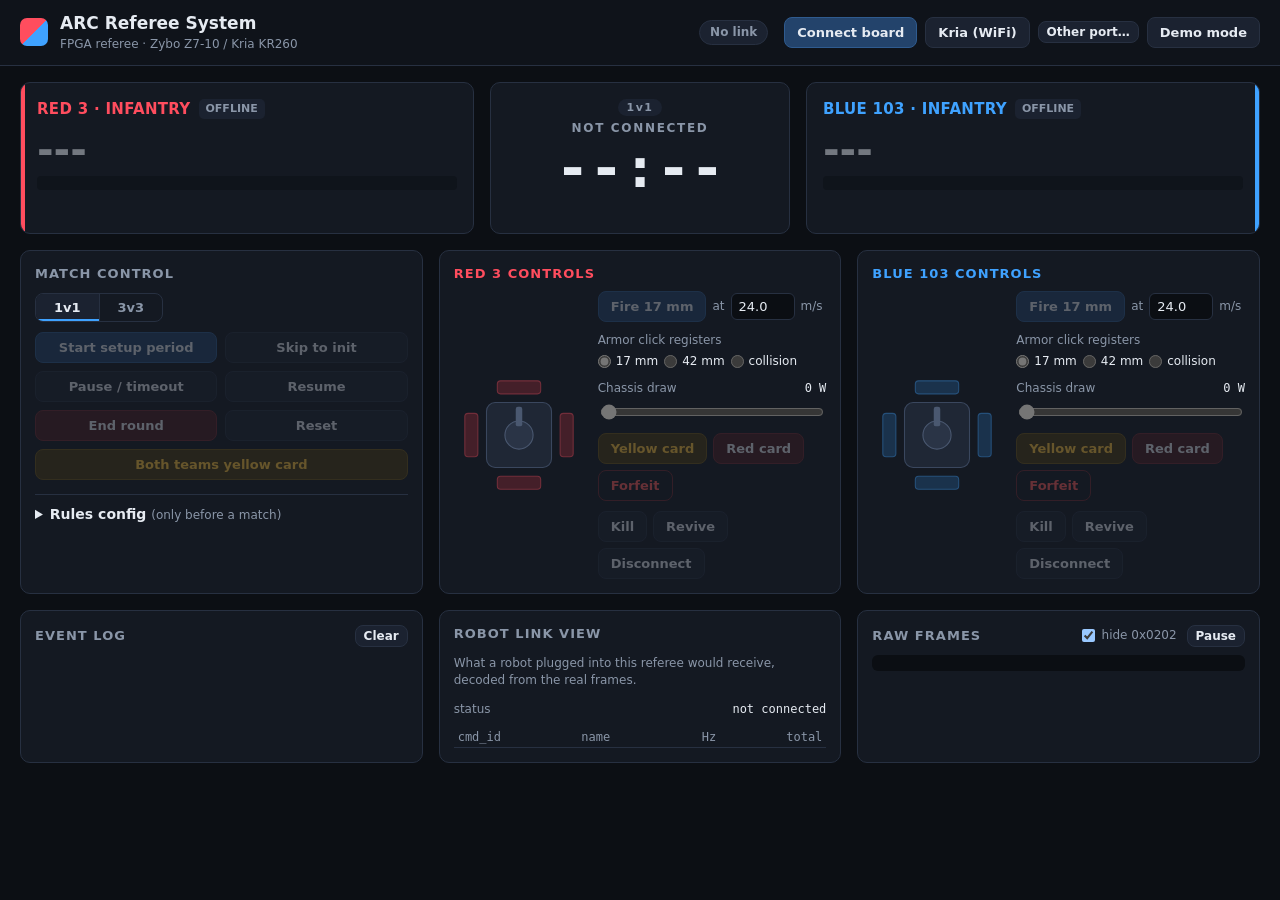
==== commit ff94bab0: "Console: Kria KR260 over WiFi with a live wireless-link panel New WebSocket transport (ws.js). A pag" ====
--- a/web/index.html
+++ b/web/index.html
@@ -12,13 +12,14 @@
       <span class="brand-mark" aria-hidden="true"></span>
       <div>
         <h1>ARC Referee System</h1>
-        <p class="sub">FPGA referee &middot; Zybo Z7-10</p>
+        <p class="sub" id="boardSub">FPGA referee &middot; Zybo Z7-10 / Kria KR260</p>
       </div>
     </div>
     <div class="link">
       <span id="linkPill" class="pill off">No link</span>
       <span id="linkStats" class="link-stats"></span>
       <button id="btnConnect" class="btn primary">Connect board</button>
+      <button id="btnWifi" class="btn" title="Connect to a Kria KR260 over WiFi or Ethernet (arc-refd)">Kria (WiFi)</button>
       <button id="btnOtherPort" class="btn small" title="Show every serial port, not just the Zybo's FTDI chip">Other port…</button>
       <button id="btnDemo" class="btn">Demo mode</button>
       <button id="btnDisconnect" class="btn" hidden>Disconnect</button>
@@ -26,13 +27,15 @@
   </header>
 
   <p id="serialWarning" class="banner warn" hidden>
-    This browser has no Web Serial. Use Chrome or Edge on desktop, and open the page from
-    <code>http://localhost</code> or the single-file <code>arc-ref-console.html</code> (see README). Demo mode still works.
+    This browser has no Web Serial, so it can't reach a Zybo over USB. Use Chrome or Edge on desktop for that.
+    A Kria KR260 over WiFi and Demo mode work in any browser.
   </p>
 
   <div id="portHint" class="banner warn" hidden>
     <strong>Connected, but no referee data yet.</strong>
     <ul>
+      <li><strong>Standalone build</strong> (loaded with <code>load_board</code>): connect to the USB-serial adapter on Pmod JE,
+        not the Zybo's own USB port. Still nothing? Flip <strong>SW3</strong> (swaps TX and RX on JE).</li>
       <li><strong>Mac:</strong> the Zybo shows up as two ports (e.g. <code>…usbserial-210279A</code> and <code>…B</code>, or two
         "Digilent Adept USB Device" entries). The UART is usually the <strong>second</strong> one. Disconnect and pick the other.</li>
       <li><strong>Windows:</strong> pick the COM port for "USB Serial Port". If none appears, install the FTDI VCP driver (see README).</li>
@@ -127,6 +130,21 @@
         <pre id="rawLog" class="raw-log"></pre>
         <pre id="boardText" class="board-text" hidden></pre>
       </div>
+
+      <div id="wirelessPanel" class="panel wireless" hidden>
+        <div class="panel-head">
+          <h2>Wireless link</h2>
+          <span id="wirelessSummary" class="hint"></span>
+        </div>
+        <p class="hint">Measured live by the board: it pings every robot 10 times a second. RTT is the
+          round trip board &rarr; robot ESP32 &rarr; board; one way is about half.</p>
+        <table class="rates robots-table">
+          <thead><tr><th>Robot</th><th>IP</th><th>RTT p50</th><th>p99</th><th>max</th><th>loss</th><th>frames</th><th>drops</th><th>seen</th></tr></thead>
+          <tbody id="robotRows"></tbody>
+        </table>
+        <p id="wirelessEmpty" class="hint">No robots yet. Power an ESP32 running <code>esp32/robot_link</code>; it joins the
+          board's <code>ARC-REF</code> WiFi and appears here within a second.</p>
+      </div>
     </section>
   </main>
 
--- a/web/css/style.css
+++ b/web/css/style.css
@@ -276,6 +276,12 @@
 .rates th { text-align: left; color: var(--muted); font-weight: 500; border-bottom: 1px solid var(--line); padding: 3px 4px; }
 .rates td { padding: 2px 4px; }
 .rates td:nth-child(n+3), .rates th:nth-child(n+3) { text-align: right; }
+.lower .wireless { grid-column: 1 / -1; }
+.robots-table td.good { color: var(--ok); }
+.robots-table td.fair { color: var(--warn); }
+.robots-table td.bad { color: var(--danger); }
+.robots-table tr.gone td { color: var(--muted); }
+.wireless { overflow-x: auto; }
 
 .check { display: flex; align-items: center; gap: 4px; font-size: 12px; color: var(--muted); }
 .raw-log, .board-text {
